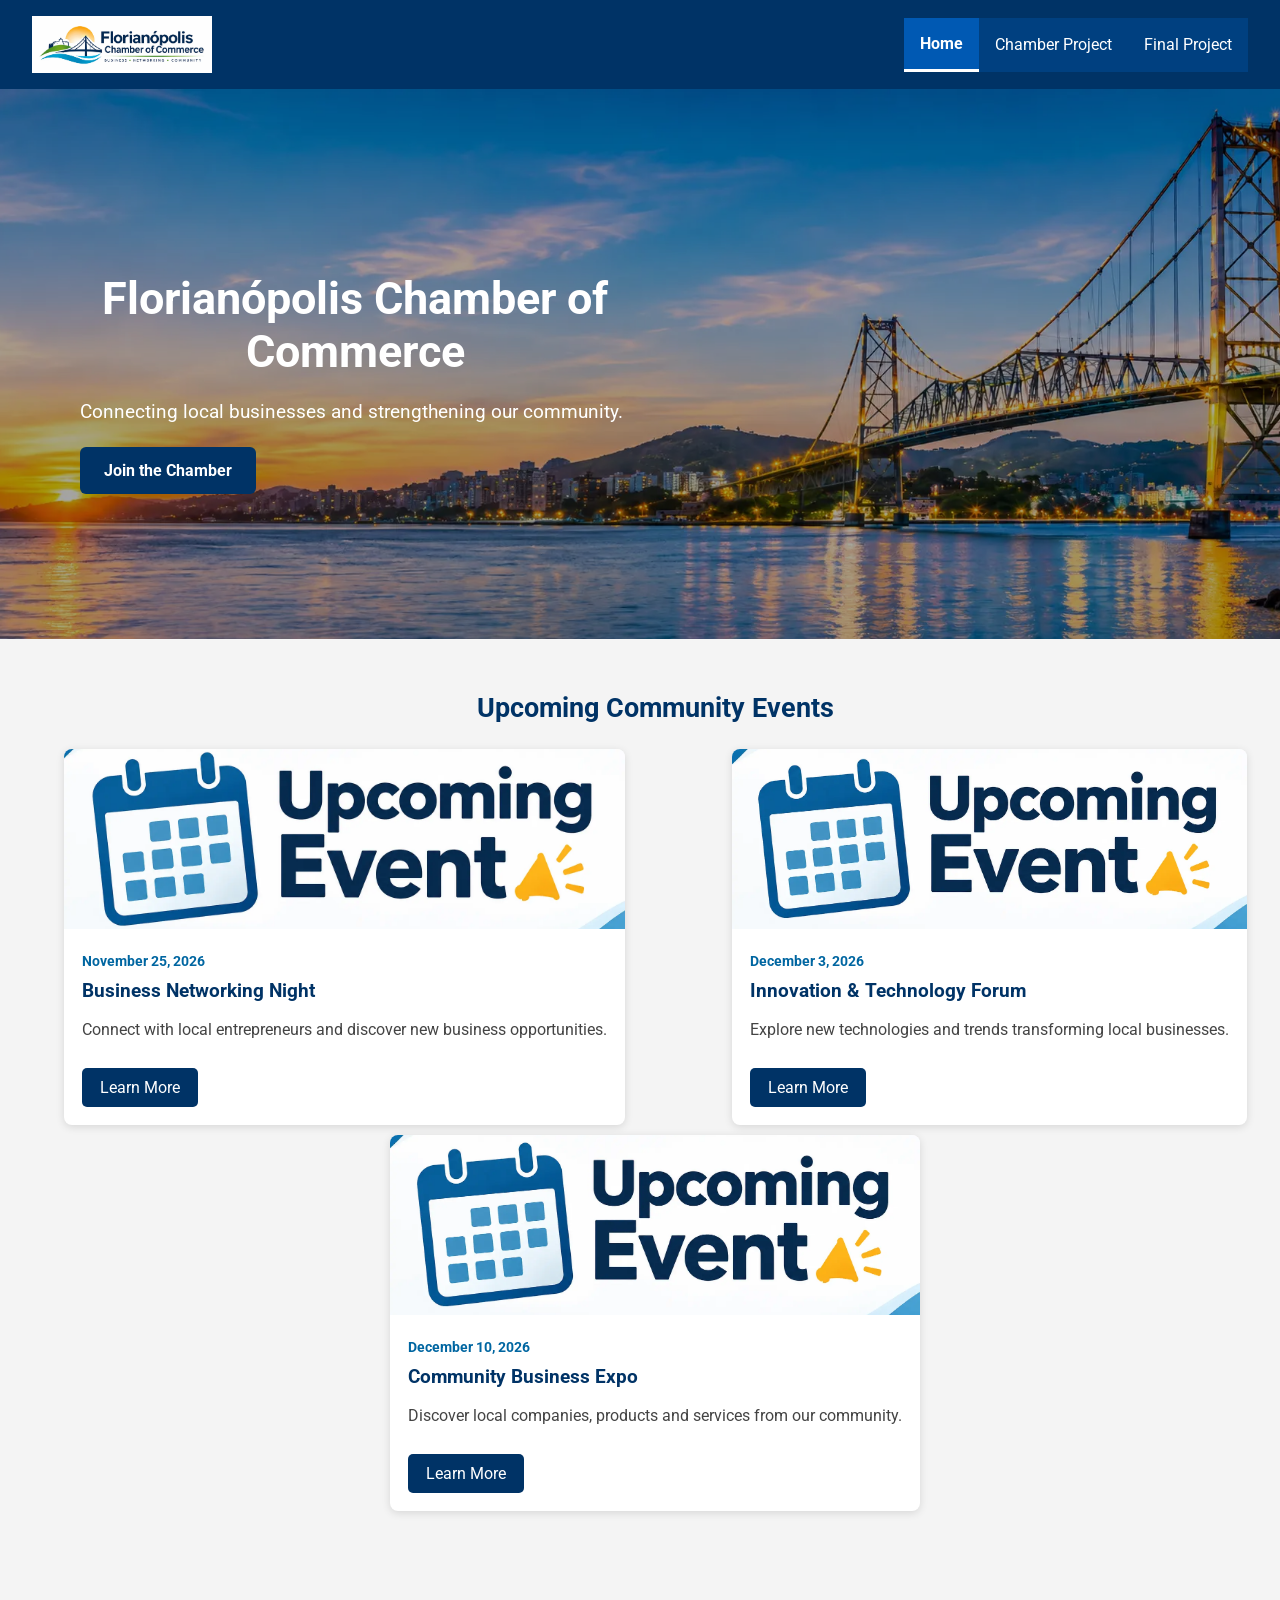
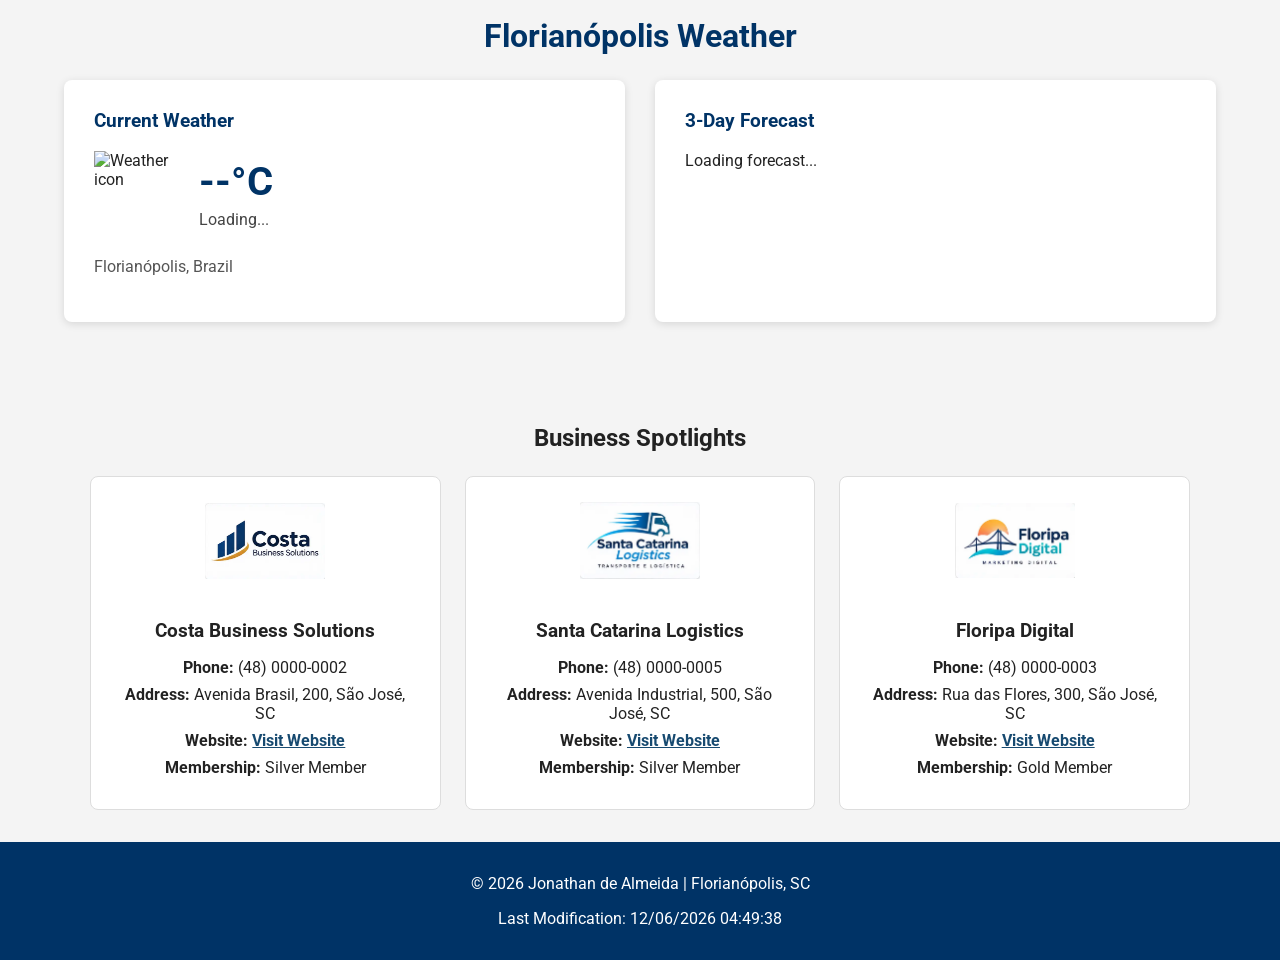
==== chamber/index.html @ 54260c41 "first-version" ====
<!DOCTYPE html>
<html lang="en">
<head>
    <meta charset="UTF-8">
    <meta name="viewport" content="width=device-width, initial-scale=1.0">
    <meta name="description" content="Explore the Florianópolis Chamber of Commerce directory to discover local businesses, services, and organizations in Santa Catarina, Brazil.">
    <meta name="author" content="Jonathan de Almeida">
    <meta property="og:title" content="Florianópolis Chamber of Commerce">
    <meta property="og:description" content="Discover local businesses, services, and organizations in Florianópolis, Santa Catarina, Brazil.">
    <meta property="og:type" content="website">
    <meta property="og:url" content="https://jonathanhost.github.io/wdd231/chamber/directory.html">
    <meta property="og:image" content="https://jonathanhost.github.io/wdd231/chamber/images/chamber-logo.webp">
    <link rel="stylesheet" href="./styles/normalize.css">
    <link rel="stylesheet" href="./styles/small.css">
    <link rel="stylesheet" href="./styles/larger.css">
    <link rel="icon" href="./images/favicon.ico">
    <script src="scripts/spotlights.js" defer></script>
    <script src="scripts/weather.js" defer></script>
    <script src="scripts/scripts.js" defer></script>
    <link rel="preconnect" href="https://fonts.googleapis.com">
    <link rel="preconnect" href="https://fonts.gstatic.com" crossorigin>
    <link href="https://fonts.googleapis.com/css2?family=Roboto:ital,wght@0,100..900;1,100..900&display=swap" rel="stylesheet">

    <title>Florianópolis Chamber of Commerce | Business Directory</title>
</head>

<body>
    <header>
        <div class="header-logo">
            <a href="directory.html">
                <img src="./images/chamber-logo.webp"
                    alt="Florianópolis Chamber of Commerce logo">
            </a>
        </div>

        <button
            id="menuButton"
            class="hamburger"
            aria-label="Open navigation menu"
            aria-expanded="false"
            aria-controls="navigation">
            ☰
        </button>

        <nav id="navigation" aria-label="Main navigation">
            <ul>
                <li>
                    <a href="../index.html"
                    class="active"
                    aria-current="page">Home</a>
                    
                </li>
                <li>
                    <a href="directory.html">
                        Chamber Project
                    </a>
                </li>
                <li>
                    <a href="../final.html">Final Project</a>
                </li>
            </ul>
        </nav>
    </header>

    <main>
    <section class="hero">

    <img
        src="./images/chamber-hero.webp"
        alt="Florianópolis and Hercílio Luz Bridge at sunset"
        class="hero-image"
    >

    <div class="hero-content">
        <h1>Florianópolis Chamber of Commerce</h1>

        <p>
            Connecting local businesses and strengthening our community.
        </p>

        <a href="join.html" class="hero-button">
            Join the Chamber
        </a>
    </div>

    

</section>
<section class="events">
    <h2>Upcoming Community Events</h2>

    <div class="events-container">

        <article class="event-card">
            <img src="images/upcoming.webp"
                 alt="Business professionals networking">

            <div class="event-info">
                <span class="event-date">November 25, 2026</span>
                <h3>Business Networking Night</h3>

                <p>
                    Connect with local entrepreneurs and
                    discover new business opportunities.
                </p>

                <a href="#" class="event-link">Learn More</a>
            </div>
        </article>

        <article class="event-card">
            <img src="images/upcoming.webp"
                 alt="Technology and innovation event">

            <div class="event-info">
                <span class="event-date">December 3, 2026</span>
                <h3>Innovation & Technology Forum</h3>

                <p>
                    Explore new technologies and trends
                    transforming local businesses.
                </p>

                <a href="#" class="event-link">Learn More</a>
            </div>
        </article>

        <article class="event-card">
            <img src="images/upcoming.webp"
                 alt="Local community business event">

            <div class="event-info">
                <span class="event-date">December 10, 2026</span>
                <h3>Community Business Expo</h3>

                <p>
                    Discover local companies, products
                    and services from our community.
                </p>

                <a href="#" class="event-link">Learn More</a>
            </div>
        </article>

    </div>
</section>
<section class="weather">
    <h2>Florianópolis Weather</h2>

    <div class="weather-container">

        <div class="current-weather">
            <h3>Current Weather</h3>

            <div class="weather-main">
                <img id="weather-icon" src="" alt="Weather icon">

                <div>
                    <p id="current-temp">--°C</p>
                    <p id="weather-description">Loading...</p>
                </div>
            </div>

            <p id="weather-location">Florianópolis, Brazil</p>
        </div>

        <div class="forecast">
            <h3>3-Day Forecast</h3>

            <div id="forecast-container">
                <p>Loading forecast...</p>
            </div>
        </div>

    </div>
</section>
<section class="spotlights">
    <h2>Business Spotlights</h2>
    <div id="spotlight-container" class="spotlight-container">
        <p>Loading business spotlights...</p>
    </div>
</section>
    <footer>
        <p>
            &copy; <span id="currentYear"></span> Jonathan de Almeida |
            Florianópolis, SC
        </p>

        <p>
            Last Modification: <span id="lastModified"></span>
        </p>
    </footer>
</body>
</html>
---- chamber/styles/small.css ----
body {
    font-family: Roboto, Helvetica, sans-serif;
    color: #222;
    background-color: #f4f4f4;
    margin: 0;
}


header {
    display: flex;
    align-items: center;
    justify-content: space-between;
    flex-wrap: wrap;
    gap: 1rem;
    padding: 1rem;
    background-color: #003366;
    color: white;
    padding-bottom: 0;
    padding-bottom: 0;
}

.header-logo img {
    display: block;
    width: 100%;
    max-width: 180px;
    height: auto;
}

.hamburger {
    display: block;
    font-size: 2rem;
    background: none;
    border: none;
    color: white;
    cursor: pointer;
    padding: 0.5rem;
}

.hamburger:focus-visible {
    outline: 3px solid #ffffff;
    outline-offset: 3px;
}

#navigation {
    display: none;
    width: 100%;
    background-color: #004080;
}

#navigation.open {
    display: block;
}

#navigation ul {
    display: flex;
    flex-direction: column;
    list-style: none;
    padding: 0;
    margin: 0;
}

#navigation a {
    display: block;
    padding: 1rem;
    color: white;
    text-align: center;
    text-decoration: none;
}

#navigation a:hover {
    background-color: #0059b3;
}

#navigation a.active {
    background-color: #0059b3;
    font-weight: bold;
    border-left: 4px solid #ffffff;
}

#navigation a:focus-visible {
    outline: 3px solid #fdfdfd;
    outline-offset: -3px;
}
#navigation.show {
    display: block;
}

main {
    max-width: 100%;
    margin: 0 auto;
    padding: 1rem;
}

h1 {
    text-align: center;
    color: #003366;
}

#grid-button,
#list-button {
    padding: 0.7rem 1rem;
    margin: 0.5rem;
    border: none;
    background-color: #003366;
    color: white;
    cursor: pointer;
}

#grid-button:hover,
#list-button:hover {
    background-color: #0059b3;
}

#grid-button:focus-visible,
#list-button:focus-visible {
    outline: 3px solid #ffffff;
    outline-offset: 3px;
}

#members {
    display: grid;
    grid-template-columns: 1fr;
    gap: 1rem;
}

.member-card {
    min-width: 0;
    background-color: white;
    border: 1px solid #ccc;
    padding: 1rem;
    text-align: center;
}

.member-card img {
    display: block;
    width: 150px;
    max-width: 100%;
    height: auto;
    margin: 0 auto 1rem;
}

.member-card h2 {
    color: #003366;
}

.member-card a {
    overflow-wrap: anywhere;
}

#members.list-view {
    display: flex;
    flex-direction: column;
}

.list-view .member-card {
    display: flex;
    align-items: center;
    flex-wrap: wrap;
    gap: 1rem;
    text-align: left;
}

.list-view .member-card img {
    display: none;
}

footer {
    background-color: #003366;
    color: white;
    text-align: center;
    padding: 1rem;
}
#members.list-view .member-card img {
    display: none;
}

.hero {
    position: relative;
    width: 100%;
    height: 480px;
    overflow: hidden;
    display: flex;
    align-items: center;
}

.hero-image {
    position: absolute;
    inset: 0;
    width: 100%;
    height: 100%;
    object-fit: cover;
    object-position: 75% center;
    filter: brightness(0.65);
}

.hero-content {
    position: relative;
    z-index: 2;
    padding: 20px;
    width: 100%;
    box-sizing: border-box;
    color: white;
    text-align: left;
}

.hero-content h1 {
    color: white;
    font-size: 1.8rem;
    line-height: 1.2;
    margin-bottom: 15px;
}

.hero-content p {
    color: white;
    font-size: 1rem;
    line-height: 1.5;
    margin-bottom: 20px;
}

.hero-button {
    display: inline-block;
    padding: 14px 24px;
    background: #003366;
    color: white;
    text-decoration: none;
    border-radius: 6px;
    font-weight: bold;
}

/* EVENTS */

.events {
    padding: 30px 15px;
    width: 100%;
}

.events h2 {
    text-align: center;
    color: #003366;
    font-size: 1.7rem;
    margin-bottom: 25px;
}

.events-container {
    display: flex;
    flex-wrap: wrap;
    gap: 10px;
}

.event-card {
    margin: 0 auto;
    background-color: white;
    border-radius: 8px;
    overflow: hidden;
    box-shadow: 0 2px 8px rgba(0,0,0,0.12);
}

.event-card img {
    width: 100%;
    height: 180px;
    object-fit: cover;
}

.event-info {
    padding: 18px;
}

.event-date {
    color: #0066a1;
    font-weight: bold;
    font-size: 0.9rem;
}

.event-info h3 {
    color: #003366;
    margin: 10px 0;
}

.event-info p {
    line-height: 1.5;
    color: #444;
}

.event-link {
    display: inline-block;
    margin-top: 10px;
    padding: 10px 18px;
    background-color: #003366;
    color: white;
    text-decoration: none;
    border-radius: 5px;
}

/* WEATHER SECTION */

.weather {
    width: 100%;
    padding: 30px 15px;
    box-sizing: border-box;
}

.weather h2 {
    text-align: center;
    color: #003366;
    font-size: 1.7rem;
    margin-bottom: 25px;
}

.weather-container {
    display: grid;
    grid-template-columns: 1fr;
    gap: 20px;
}

.current-weather,
.forecast {
    background-color: white;
    padding: 20px;
    border-radius: 8px;
    box-shadow: 0 2px 8px rgba(0, 0, 0, 0.12);
}

.current-weather h3,
.forecast h3 {
    color: #003366;
    margin-top: 0;
}

.weather-main {
    display: flex;
    align-items: center;
    gap: 15px;
}

.weather-main img {
    width: 90px;
    height: 90px;
}

#current-temp {
    font-size: 2.5rem;
    font-weight: bold;
    color: #003366;
    margin: 0;
}

#weather-description {
    color: #444;
    text-transform: capitalize;
    margin: 5px 0;
}

#weather-location {
    color: #555;
}

.forecast-day {
    display: flex;
    align-items: center;
    justify-content: space-between;
    padding: 12px 0;
    border-bottom: 1px solid #ddd;
    gap: 10px;
}

.forecast-day:last-child {
    border-bottom: none;
}

.forecast-day img {
    width: 50px;
    height: 50px;
}

.forecast-day p {
    margin: 0;
    color: #333;
}

.forecast-temp {
    font-weight: bold;
    color: #003366;
}

/* Business Spotlights */
.spotlights {
    padding: 2rem 1rem;
    text-align: center;
}

.spotlights h2 {
    margin-bottom: 1.5rem;
}

.spotlight-container {
    display: grid;
    grid-template-columns: 1fr;
    gap: 1.5rem;
    max-width: 1100px;
    margin: 0 auto;
}

.spotlight-card {
    padding: 1.5rem;
    border: 1px solid #ddd;
    border-radius: 8px;
    background-color: #fff;
    text-align: center;
}

.spotlight-card img {
    width: 120px;
    height: 80px;
    object-fit: contain;
    margin-bottom: 1rem;
}

.spotlight-card h3 {
    margin-bottom: 1rem;
}

.spotlight-card p {
    margin: 0.5rem 0;
    overflow-wrap: anywhere;
}

.spotlight-card a {
    color: #174a70;
    font-weight: bold;
}
---- chamber/styles/larger.css ----
@media only screen and (min-width: 800px) {
    header {
        flex-wrap: nowrap;
    }

    .hamburger {
        display: none;
    }

    #navigation {
        display: block;
        width: auto;
    }

    #navigation ul {
        display: flex;
        flex-direction: row;
        justify-content: center;
        align-items: center;
        list-style: none;
        margin: 0;
        padding: 0;
    }

    #navigation li {
        margin: 0;
    }

    #navigation a {
        padding: 1rem;
    }

    #navigation a.active {
        border-left: none;
        border-bottom: 3px solid #ffffff;
    }

    #members {
        grid-template-columns: repeat(2, 1fr);
    }
  .hero {
        height: 550px;
    }

    .hero-image {
        object-position: center;
    }

    .hero-content {
        max-width: 650px;
        padding: 50px;
        margin-left: 30px;
    }

    .hero-content h1 {
        font-size: 2.8rem;
    }

    .hero-content p {
        font-size: 1.2rem;
    }
     .weather {
        padding: 50px 5%;
    }

    .weather h2 {
        font-size: 2rem;
    }

    .weather-container {
        grid-template-columns: 1fr 1fr;
        gap: 30px;
    }

    .current-weather,
    .forecast {
        padding: 30px;
    }
    .spotlight-container {
    grid-template-columns: repeat(3, 1fr);
}
  
}

@media only screen and (min-width: 900px) {
    #members {
        grid-template-columns: repeat(3, 1fr);
    }

    header {
        padding: 1rem 2rem;
    }

    main {
        padding: 0rem;
    }
}
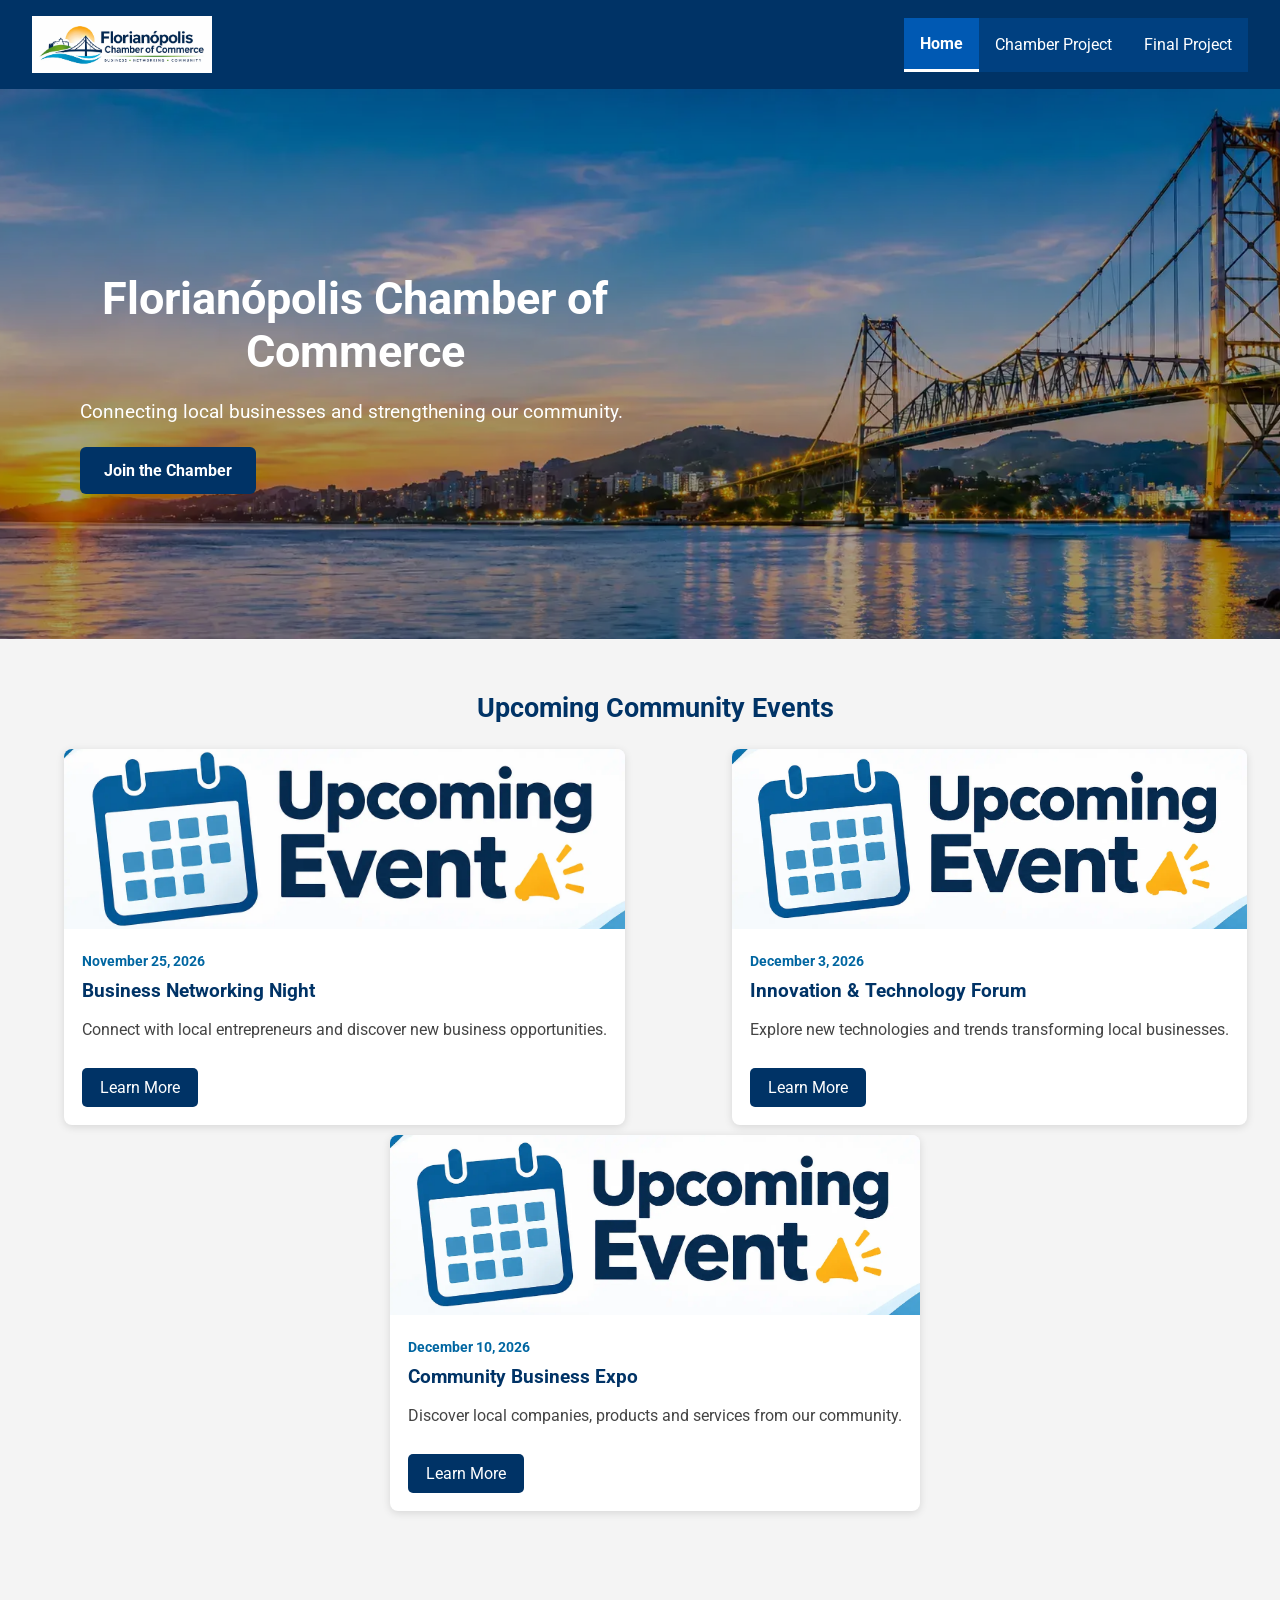
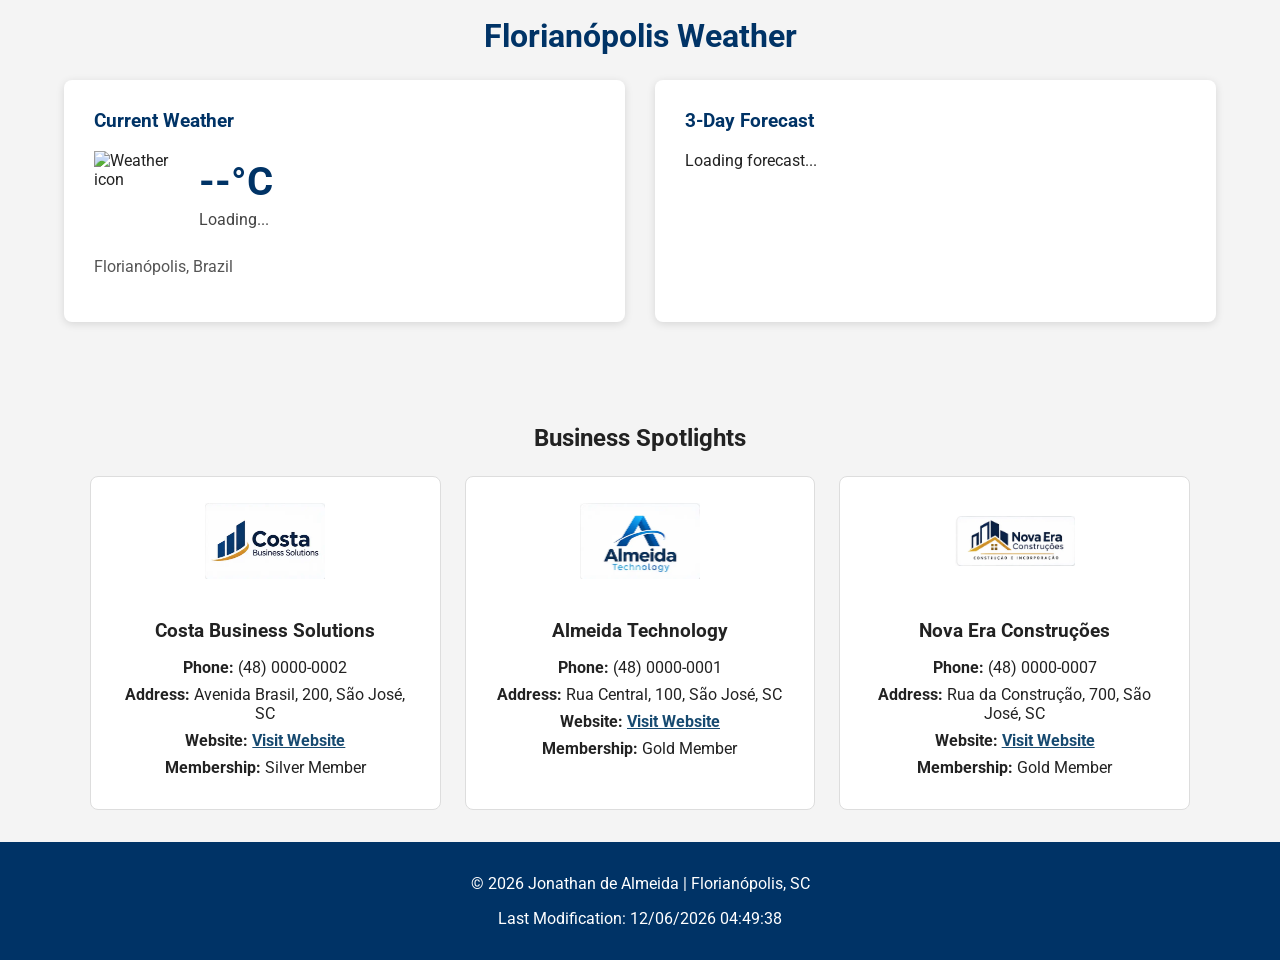
==== commit e7870199: "fix html" ====
--- a/chamber/index.html
+++ b/chamber/index.html
@@ -154,7 +154,7 @@
             <h3>Current Weather</h3>
 
             <div class="weather-main">
-                <img id="weather-icon" src="" alt="Weather icon">
+                <img id="weather-icon" src="https://openweathermap.org/img/wn/01d@2x.png" alt="Weather icon">
 
                 <div>
                     <p id="current-temp">--°C</p>
@@ -181,6 +181,7 @@
         <p>Loading business spotlights...</p>
     </div>
 </section>
+    </main>
     <footer>
         <p>
             &copy; <span id="currentYear"></span> Jonathan de Almeida |
